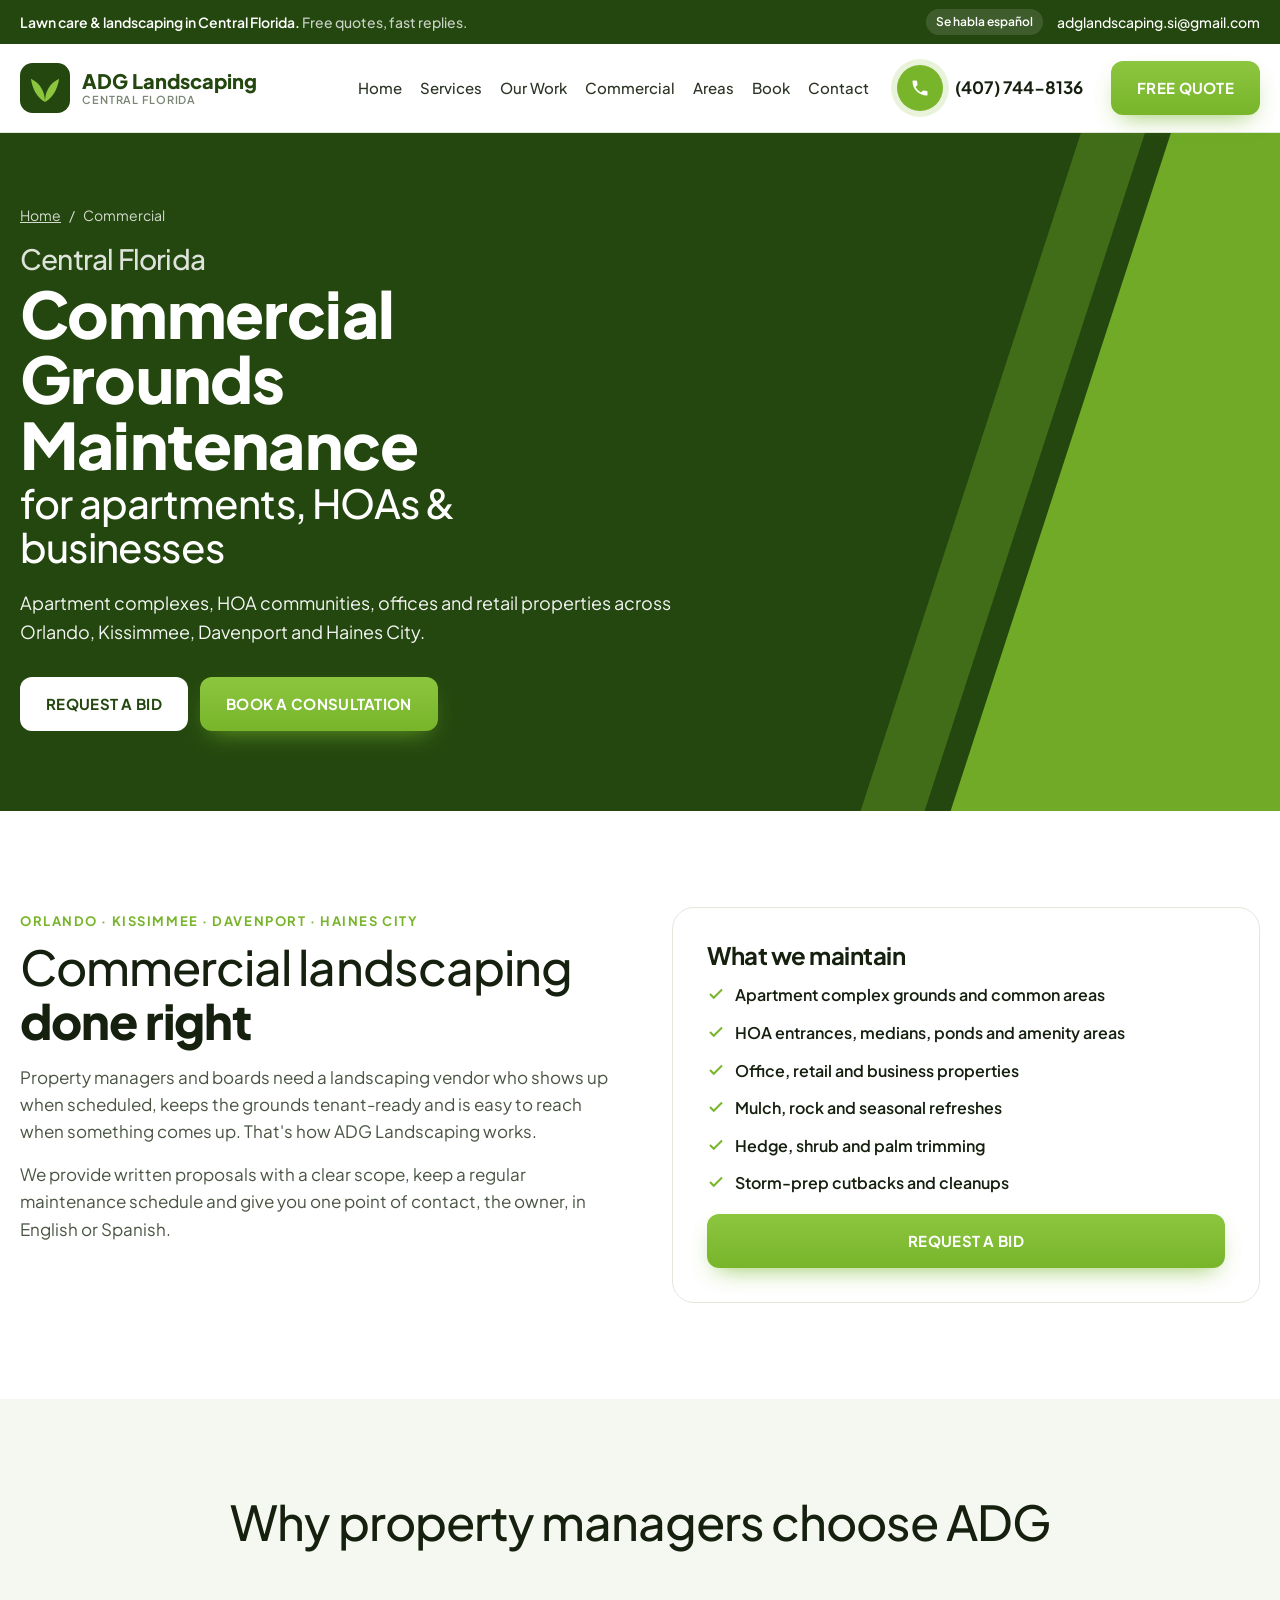
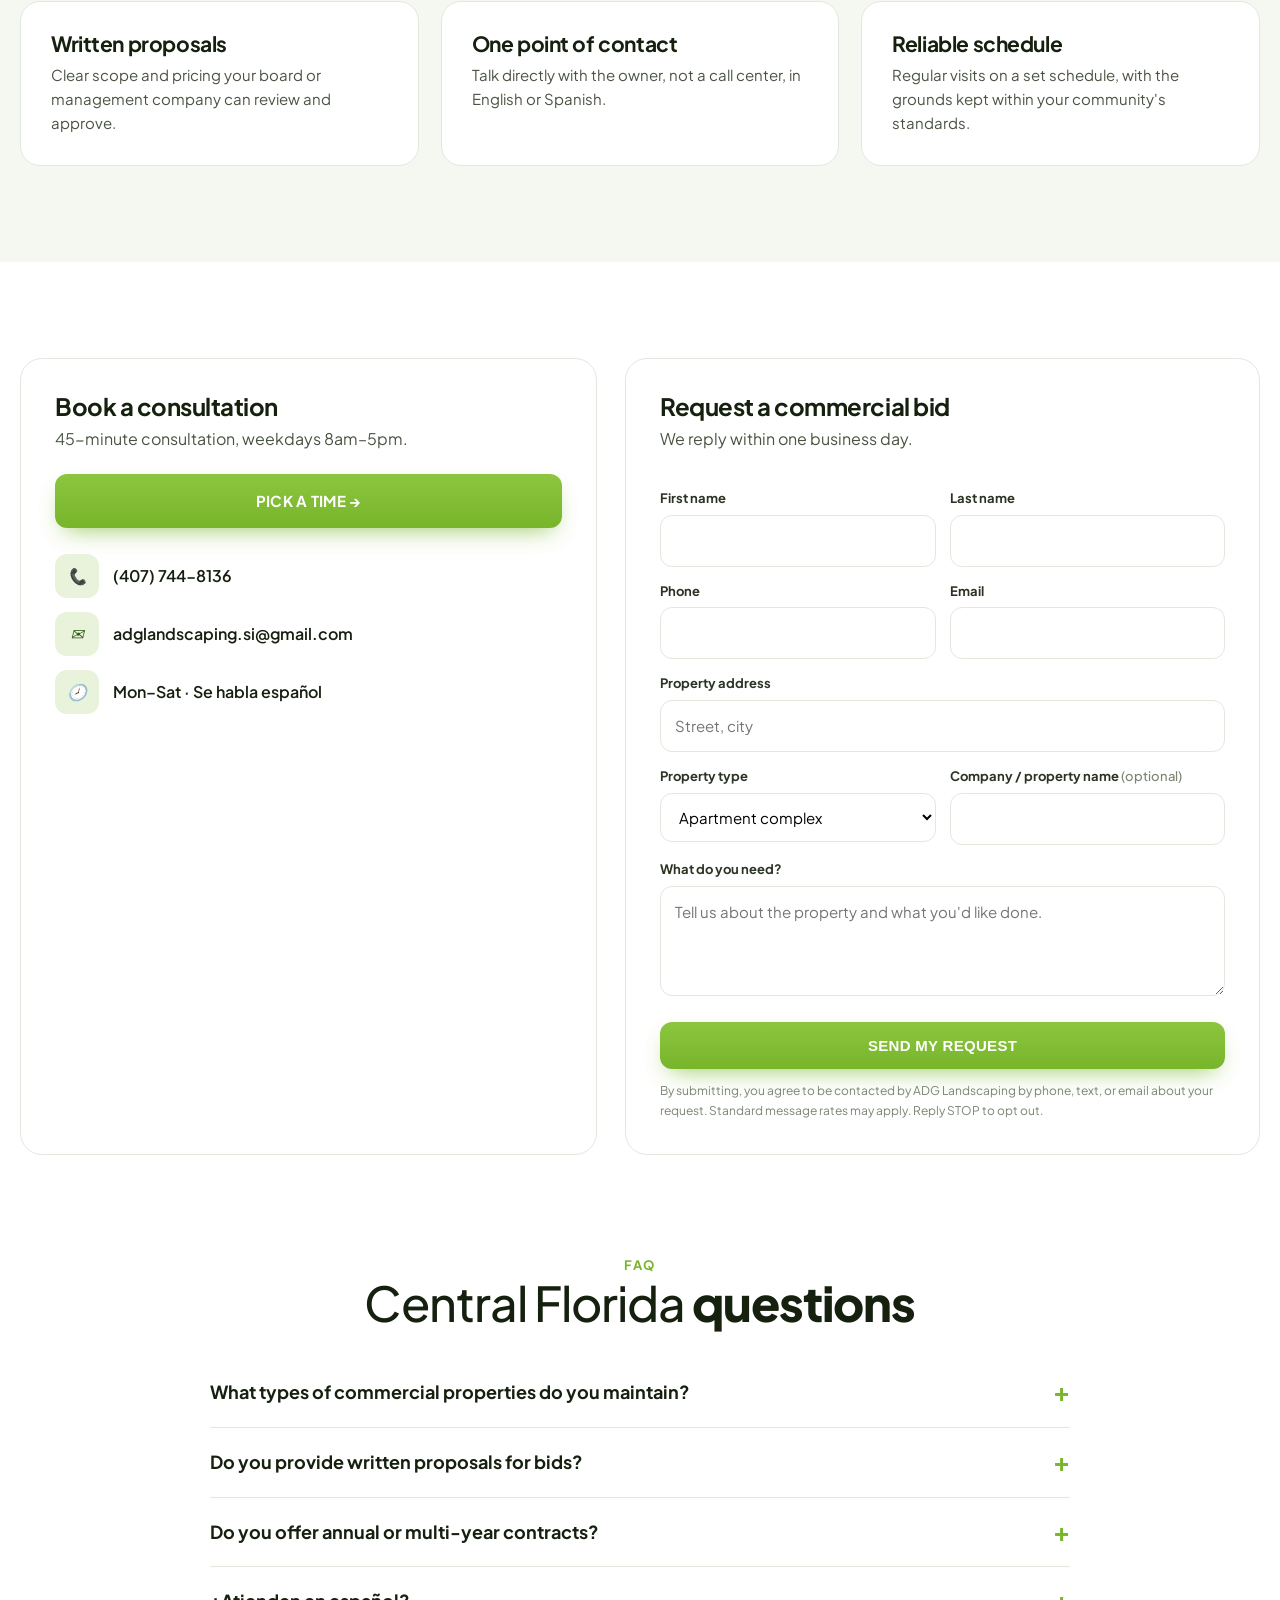
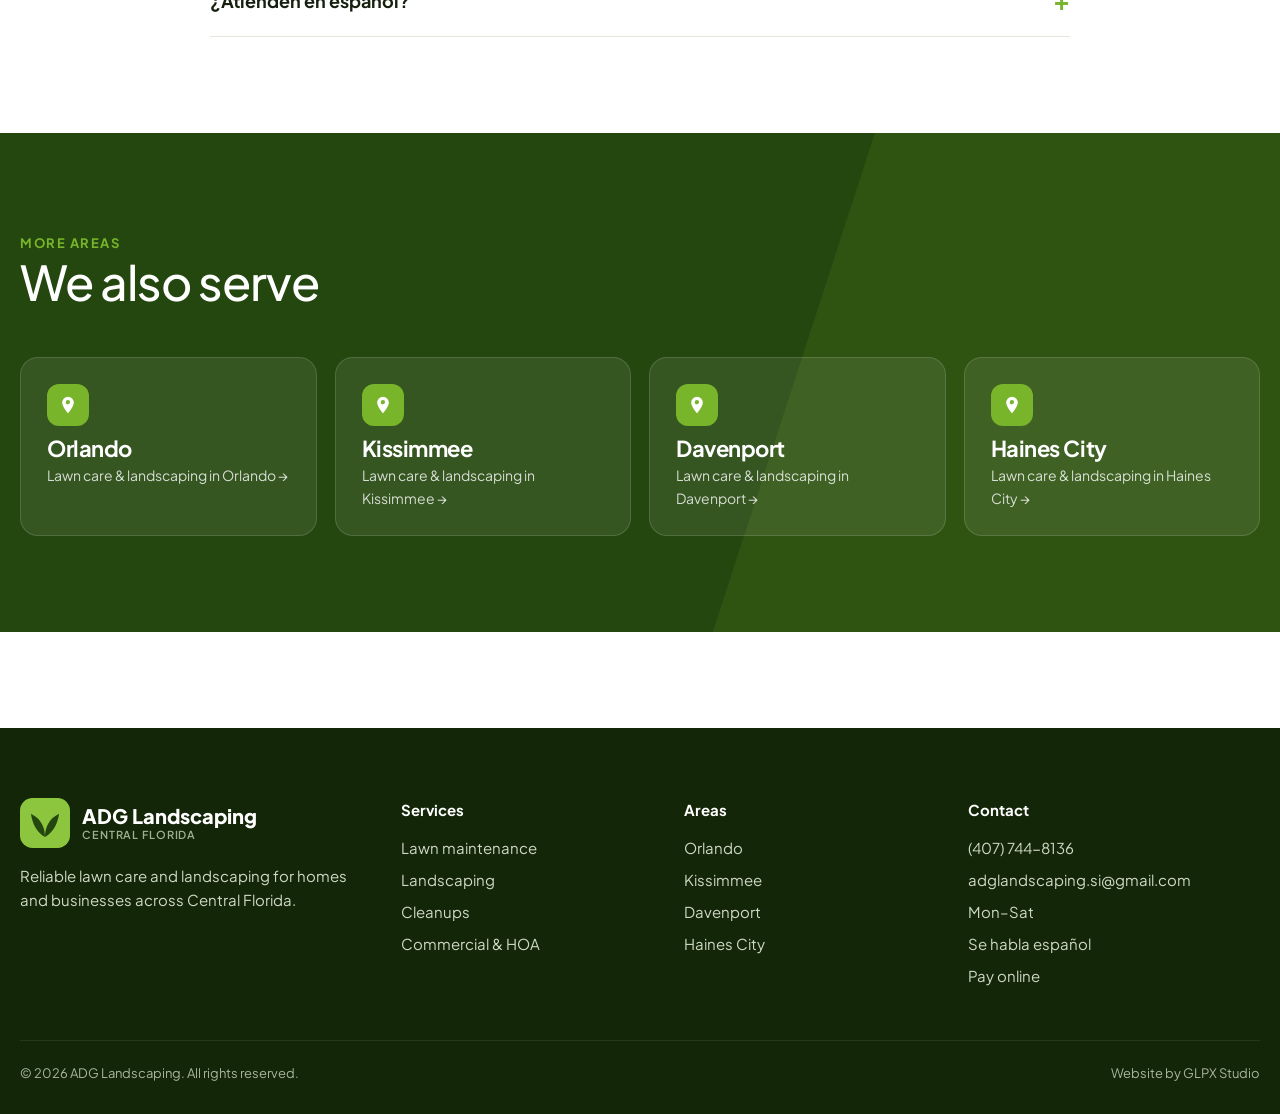
==== commercial-landscaping/index.html @ da13a56b "Add SEO landing pages for Orlando, Kissimmee, Davenport, Haines City and commercial - tools/build_pa" ====
<!doctype html>
<html lang="en">
<head>
<meta charset="utf-8">
<meta name="viewport" content="width=device-width, initial-scale=1.0">
<title>Commercial Landscaping &amp; Grounds Maintenance in Central Florida | ADG Landscaping</title>
<meta name="description" content="Commercial grounds maintenance for apartment complexes, HOAs, offices and retail in Orlando, Kissimmee, Davenport and Haines City. Written proposals, one point of contact.">
<link rel="canonical" href="https://glpxstudio-prog.github.io/adg-landscaping/commercial-landscaping/">
<meta property="og:title" content="Commercial Landscaping &amp; Grounds Maintenance in Central Florida | ADG Landscaping">
<meta property="og:description" content="Commercial grounds maintenance for apartment complexes, HOAs, offices and retail in Orlando, Kissimmee, Davenport and Haines City. Written proposals, one point of contact.">
<meta property="og:type" content="website">
<meta property="og:url" content="https://glpxstudio-prog.github.io/adg-landscaping/commercial-landscaping/">
<link rel="preconnect" href="https://fonts.googleapis.com">
<link rel="preconnect" href="https://fonts.gstatic.com" crossorigin>
<link href="https://fonts.googleapis.com/css2?family=Plus+Jakarta+Sans:wght@400;500;600;700;800&display=swap" rel="stylesheet">
<link rel="stylesheet" href="../assets/site.css">
<script type="application/ld+json">{"@context": "https://schema.org", "@type": "LandscapingBusiness", "name": "ADG Landscaping", "url": "https://glpxstudio-prog.github.io/adg-landscaping/", "telephone": "+1-407-744-8136", "email": "adglandscaping.si@gmail.com", "knowsLanguage": ["en", "es"], "areaServed": ["Orlando, FL", "Kissimmee, FL", "Davenport, FL", "Haines City, FL"]}</script>
<script type="application/ld+json">{"@context": "https://schema.org", "@type": "Service", "name": "Commercial Grounds Maintenance", "provider": {"@type": "LandscapingBusiness", "name": "ADG Landscaping"}, "areaServed": ["Orlando, FL", "Kissimmee, FL", "Davenport, FL", "Haines City, FL"], "url": "https://glpxstudio-prog.github.io/adg-landscaping/commercial-landscaping/"}</script>
<script type="application/ld+json">{"@context": "https://schema.org", "@type": "FAQPage", "mainEntity": [{"@type": "Question", "name": "What types of commercial properties do you maintain?", "acceptedAnswer": {"@type": "Answer", "text": "Apartment complexes, HOA communities, offices, retail and other business properties in Orlando, Kissimmee, Davenport and Haines City."}}, {"@type": "Question", "name": "Do you provide written proposals for bids?", "acceptedAnswer": {"@type": "Answer", "text": "Yes. Book a consultation or request a bid and we'll walk the property and send a written proposal."}}, {"@type": "Question", "name": "Do you offer annual or multi-year contracts?", "acceptedAnswer": {"@type": "Answer", "text": "Yes. We can price ongoing maintenance on an annual or multi-year basis."}}, {"@type": "Question", "name": "¿Atienden en español?", "acceptedAnswer": {"@type": "Answer", "text": "¡Sí! Atendemos a administradores y juntas en español o inglés."}}]}</script>
<script type="application/ld+json">{"@context": "https://schema.org", "@type": "BreadcrumbList", "itemListElement": [{"@type": "ListItem", "position": 1, "name": "Home", "item": "https://glpxstudio-prog.github.io/adg-landscaping/"}, {"@type": "ListItem", "position": 2, "name": "Commercial", "item": "https://glpxstudio-prog.github.io/adg-landscaping/commercial-landscaping/"}]}</script>
</head>
<body id="top">

<div class="topbar">
  <div class="wrap">
    <div class="ask">Lawn care &amp; landscaping in Central Florida. <span>Free quotes, fast replies.</span></div>
    <div style="display:flex;gap:14px;align-items:center;margin-left:auto">
      <span class="es">Se habla español</span>
      <a href="mailto:adglandscaping.si@gmail.com">adglandscaping.si@gmail.com</a>
    </div>
  </div>
</div>

<header>
  <div class="wrap" style="position:relative">
    <a href="../" class="logo" aria-label="ADG Landscaping home"><svg viewBox="0 0 64 64" aria-hidden="true"><rect width="64" height="64" rx="16" fill="#24470f"/><path d="M32 50c0-14 6-24 18-30-2 14-8 24-18 30zM32 50c0-14-6-24-18-30 2 14 8 24 18 30z" fill="#8cc63f"/></svg><span>ADG Landscaping<small>Central Florida</small></span></a>
    <nav id="menu">
      <a href="../">Home</a>
      <a href="../#services">Services</a>
      <a href="../#work">Our Work</a>
      <a href="../commercial-landscaping/">Commercial</a>
      <a href="../#areas">Areas</a>
      <a href="#book">Book</a>
      <a href="#quote">Contact</a>
    </nav>
    <a class="hcall" href="tel:+14077448136"><i><svg width="20" height="20" viewBox="0 0 24 24" fill="#fff"><path d="M6.6 10.8a15.1 15.1 0 0 0 6.6 6.6l2.2-2.2a1 1 0 0 1 1-.25 11.4 11.4 0 0 0 3.6.57 1 1 0 0 1 1 1V20a1 1 0 0 1-1 1A17 17 0 0 1 3 4a1 1 0 0 1 1-1h3.5a1 1 0 0 1 1 1c0 1.25.2 2.45.57 3.57a1 1 0 0 1-.25 1z"/></svg></i><span>(407) 744-8136</span></a>
    <a class="btn btn-lime head-cta" href="#quote">Free Quote</a>
    <button class="menu-btn" aria-label="Open menu" onclick="document.getElementById('menu').classList.toggle('open')"><span></span><span></span><span></span></button>
  </div>
</header>

<main>
<section class="page-hero">
  <div class="wrap">
    <div class="crumbs" aria-label="Breadcrumb"><a href="../">Home</a> <span>/</span> Commercial</div>
    <h1><span>Central Florida</span> <b>Commercial Grounds Maintenance</b> for apartments, HOAs &amp; businesses</h1>
    <p class="tag">Apartment complexes, HOA communities, offices and retail properties across Orlando, Kissimmee, Davenport and Haines City.</p>
    <div style="display:flex;gap:12px;flex-wrap:wrap"><a class="btn btn-white" href="#quote">Request a bid</a><a class="btn btn-lime" href="https://api.leadconnectorhq.com/widget/booking/mFxWUsD9LI5l9yRflmoO" target="_blank" rel="noopener">Book a consultation</a></div>
  </div>
</section>

<section>
  <div class="wrap split" style="align-items:start">
    <div class="prose">
      <span class="eyebrow">Orlando · Kissimmee · Davenport · Haines City</span>
      <h2>Commercial landscaping <b>done right</b></h2>
      <p>Property managers and boards need a landscaping vendor who shows up when scheduled, keeps the grounds tenant-ready and is easy to reach when something comes up. That&#x27;s how ADG Landscaping works.</p><p>We provide written proposals with a clear scope, keep a regular maintenance schedule and give you one point of contact, the owner, in English or Spanish.</p>
    </div>
    <div class="panel">
      <h3>What we maintain</h3>
      <ul class="checks"><li><svg width="18" height="18" viewBox="0 0 24 24" fill="none" stroke="#78b52b" stroke-width="2.6"><path d="M20 6 9 17l-5-5"/></svg><span>Apartment complex grounds and common areas</span></li><li><svg width="18" height="18" viewBox="0 0 24 24" fill="none" stroke="#78b52b" stroke-width="2.6"><path d="M20 6 9 17l-5-5"/></svg><span>HOA entrances, medians, ponds and amenity areas</span></li><li><svg width="18" height="18" viewBox="0 0 24 24" fill="none" stroke="#78b52b" stroke-width="2.6"><path d="M20 6 9 17l-5-5"/></svg><span>Office, retail and business properties</span></li><li><svg width="18" height="18" viewBox="0 0 24 24" fill="none" stroke="#78b52b" stroke-width="2.6"><path d="M20 6 9 17l-5-5"/></svg><span>Mulch, rock and seasonal refreshes</span></li><li><svg width="18" height="18" viewBox="0 0 24 24" fill="none" stroke="#78b52b" stroke-width="2.6"><path d="M20 6 9 17l-5-5"/></svg><span>Hedge, shrub and palm trimming</span></li><li><svg width="18" height="18" viewBox="0 0 24 24" fill="none" stroke="#78b52b" stroke-width="2.6"><path d="M20 6 9 17l-5-5"/></svg><span>Storm-prep cutbacks and cleanups</span></li></ul>
      <a class="btn btn-lime" style="width:100%;margin-top:18px" href="#quote">Request a bid</a>
    </div>
  </div>
</section>

<section class="svc-sec">
  <div class="wrap">
    <div class="center"><h2>Why property managers choose ADG</h2></div>
    <div class="grid3"><div class="card"><h3>Written proposals</h3><p>Clear scope and pricing your board or management company can review and approve.</p></div><div class="card"><h3>One point of contact</h3><p>Talk directly with the owner, not a call center, in English or Spanish.</p></div><div class="card"><h3>Reliable schedule</h3><p>Regular visits on a set schedule, with the grounds kept within your community&#x27;s standards.</p></div></div>
  </div>
</section>

<section id="quote">
  <div class="wrap two" style="margin-top:0">
    <div class="panel" id="book">
      <h3>Book a consultation</h3>
      <p class="sub">45-minute consultation, weekdays 8am–5pm.</p>
      <a class="btn btn-lime" style="width:100%" href="https://api.leadconnectorhq.com/widget/booking/mFxWUsD9LI5l9yRflmoO" target="_blank" rel="noopener">Pick a time →</a>
      <div class="contact-list">
        <a href="tel:+14077448136"><i>📞</i>(407) 744-8136</a>
        <a href="mailto:adglandscaping.si@gmail.com"><i>✉️</i>adglandscaping.si@gmail.com</a>
        <div><i>🕗</i>Mon–Sat · Se habla español</div>
      </div>
    </div>
    <div class="panel">
      <h3>Request a commercial bid</h3>
      <p class="sub">We reply within one business day.</p>
      <form class="full" onsubmit="return sendLead(event)">
        <div class="row">
          <div><label for="fn">First name</label><input id="fn" name="first_name" required></div>
          <div><label for="ln">Last name</label><input id="ln" name="last_name" required></div>
        </div>
        <div class="row">
          <div><label for="ph">Phone</label><input id="ph" name="phone" type="tel" required></div>
          <div><label for="em">Email</label><input id="em" name="email" type="email" required></div>
        </div>
        <label for="addr">Property address</label><input id="addr" name="address" placeholder="Street, city">
        <div class="row">
          <div><label for="ptype">Property type</label><select id="ptype" name="property_type"><option>Home</option><option selected>Apartment complex</option><option>HOA / community</option><option>Office / retail / business</option><option>Other commercial</option></select></div>
          <div><label for="co">Company / property name <span style="font-weight:500;color:var(--mute)">(optional)</span></label><input id="co" name="company_name"></div>
        </div>
        <label for="msg">What do you need?</label><textarea id="msg" name="message" placeholder="Tell us about the property and what you'd like done."></textarea>
        <input type="hidden" name="service" value="Commercial / HOA">
        <button class="btn btn-lime" type="submit">Send my request</button>
        <p class="fine">By submitting, you agree to be contacted by ADG Landscaping by phone, text, or email about your request. Standard message rates may apply. Reply STOP to opt out.</p>
      </form>
    </div>
  </div>
</section>

<section style="padding-top:0">
  <div class="wrap" style="max-width:860px">
    <div class="center"><span class="eyebrow">FAQ</span><h2>Central Florida <b>questions</b></h2></div>
    <div style="margin-top:28px"><details><summary>What types of commercial properties do you maintain?</summary><p>Apartment complexes, HOA communities, offices, retail and other business properties in Orlando, Kissimmee, Davenport and Haines City.</p></details><details><summary>Do you provide written proposals for bids?</summary><p>Yes. Book a consultation or request a bid and we&#x27;ll walk the property and send a written proposal.</p></details><details><summary>Do you offer annual or multi-year contracts?</summary><p>Yes. We can price ongoing maintenance on an annual or multi-year basis.</p></details><details><summary>¿Atienden en español?</summary><p>¡Sí! Atendemos a administradores y juntas en español o inglés.</p></details></div>
  </div>
</section>

<section class="areas">
  <div class="wrap">
    <span class="eyebrow">More areas</span><h2>We also serve</h2>
    <div class="area-grid">
      <a class="area" href="../landscaping-orlando/"><i><svg width="20" height="20" viewBox="0 0 24 24" fill="#fff"><path d="M12 2a7 7 0 0 0-7 7c0 5 7 13 7 13s7-8 7-13a7 7 0 0 0-7-7zm0 9.5A2.5 2.5 0 1 1 12 6a2.5 2.5 0 0 1 0 5z"/></svg></i><h3>Orlando</h3><p>Lawn care &amp; landscaping in Orlando →</p></a>
      <a class="area" href="../landscaping-kissimmee/"><i><svg width="20" height="20" viewBox="0 0 24 24" fill="#fff"><path d="M12 2a7 7 0 0 0-7 7c0 5 7 13 7 13s7-8 7-13a7 7 0 0 0-7-7zm0 9.5A2.5 2.5 0 1 1 12 6a2.5 2.5 0 0 1 0 5z"/></svg></i><h3>Kissimmee</h3><p>Lawn care &amp; landscaping in Kissimmee →</p></a>
      <a class="area" href="../landscaping-davenport/"><i><svg width="20" height="20" viewBox="0 0 24 24" fill="#fff"><path d="M12 2a7 7 0 0 0-7 7c0 5 7 13 7 13s7-8 7-13a7 7 0 0 0-7-7zm0 9.5A2.5 2.5 0 1 1 12 6a2.5 2.5 0 0 1 0 5z"/></svg></i><h3>Davenport</h3><p>Lawn care &amp; landscaping in Davenport →</p></a>
      <a class="area" href="../landscaping-haines-city/"><i><svg width="20" height="20" viewBox="0 0 24 24" fill="#fff"><path d="M12 2a7 7 0 0 0-7 7c0 5 7 13 7 13s7-8 7-13a7 7 0 0 0-7-7zm0 9.5A2.5 2.5 0 1 1 12 6a2.5 2.5 0 0 1 0 5z"/></svg></i><h3>Haines City</h3><p>Lawn care &amp; landscaping in Haines City →</p></a>
    </div>
  </div>
</section>
</main>

<footer>
  <div class="wrap">
    <div class="cols">
      <div><a href="../" class="logo"><svg viewBox="0 0 64 64" aria-hidden="true"><rect width="64" height="64" rx="16" fill="#8cc63f"/><path d="M32 50c0-14 6-24 18-30-2 14-8 24-18 30zM32 50c0-14-6-24-18-30 2 14 8 24 18 30z" fill="#24470f"/></svg><span>ADG Landscaping<small>Central Florida</small></span></a>
        <p style="margin-top:16px;max-width:34ch;font-size:15px">Reliable lawn care and landscaping for homes and businesses across Central Florida.</p></div>
      <div><h4>Services</h4><ul><li><a href="../#services">Lawn maintenance</a></li><li><a href="../#services">Landscaping</a></li><li><a href="../#services">Cleanups</a></li><li><a href="../commercial-landscaping/">Commercial &amp; HOA</a></li></ul></div>
      <div><h4>Areas</h4><ul><li><a href="../landscaping-orlando/">Orlando</a></li><li><a href="../landscaping-kissimmee/">Kissimmee</a></li><li><a href="../landscaping-davenport/">Davenport</a></li><li><a href="../landscaping-haines-city/">Haines City</a></li></ul></div>
      <div><h4>Contact</h4><ul><li><a href="tel:+14077448136">(407) 744-8136</a></li><li><a href="mailto:adglandscaping.si@gmail.com">adglandscaping.si@gmail.com</a></li><li>Mon–Sat</li><li>Se habla español</li><li><a href="../#pay">Pay online</a></li></ul></div>
    </div>
    <div class="copy"><span>© <span id="yr"></span> ADG Landscaping. All rights reserved.</span><span>Website by GLPX Studio</span></div>
  </div>
</footer>

<div class="sticky-call"><a class="btn btn-white" style="box-shadow:var(--shadow)" href="tel:+14077448136">Call</a><a class="btn btn-lime" href="#quote">Free quote</a></div>

<script>
document.getElementById('yr').textContent = new Date().getFullYear();
async function sendLead(ev){
  ev.preventDefault();
  const f = ev.target, b = f.querySelector('button');
  const d = Object.fromEntries(new FormData(f).entries()); d.source = "Website - commercial-landscaping";
  b.disabled = true; b.textContent = 'Sending…';
  try {
    await fetch("https://services.leadconnectorhq.com/hooks/f2LEZaqBQn15xe3ODXJR/webhook-trigger/gTrHxpPqnd4wLMJkGQsb", {method:'POST', headers:{'Content-Type':'application/json'}, body: JSON.stringify(d)});
    f.outerHTML = '<div class="qdone"><h3>Thanks' + (d.first_name ? ', ' + d.first_name : '') + '! 🌿</h3><p style="color:var(--body)">We got your request and will reach out within one business day.</p></div>';
  } catch(err) { b.disabled = false; b.textContent = 'Send my request'; alert('Something went wrong. Please call (407) 744-8136.'); }
  return false;
}
</script>
<script src="https://widgets.leadconnectorhq.com/loader.js" data-resources-url="https://widgets.leadconnectorhq.com/chat-widget/loader.js" data-widget-id="6ac014d0b9d1919abaf4302b"></script>
<script src="https://link.msgsndr.com/js/external-tracking.js" data-tracking-id="tk_b532270c66e04cebae6fc6b048101c1f"></script>
</body>
</html>
---- assets/site.css ----
:root{
  --forest:#24470f; --forest-2:#2f5a14; --lime:#78b52b; --lime-2:#8cc63f; --leaf:#e9f3dc;
  --ink:#16200f; --body:#4a5443; --mute:#7a8573; --line:#e3e8de; --bg:#ffffff; --soft:#f5f8f1;
  --r:16px; --shadow:0 24px 60px -24px rgba(22,32,15,.28);
}
*{box-sizing:border-box;margin:0;padding:0}
html{scroll-behavior:smooth}
body{font-family:"Plus Jakarta Sans",system-ui,-apple-system,Segoe UI,Arial,sans-serif;color:var(--ink);background:var(--bg);line-height:1.6;-webkit-font-smoothing:antialiased}
a{color:inherit;text-decoration:none}
img{max-width:100%;display:block}
.wrap{width:min(1240px,100% - 40px);margin-inline:auto}
.btn{white-space:nowrap;display:inline-flex;align-items:center;justify-content:center;gap:8px;font-weight:700;font-size:15px;letter-spacing:.02em;text-transform:uppercase;padding:15px 26px;border-radius:12px;border:0;cursor:pointer;transition:transform .15s ease,box-shadow .15s ease,background .15s}
.btn:hover{transform:translateY(-1px)}
.btn-lime{background:linear-gradient(180deg,var(--lime-2),var(--lime));color:#fff;box-shadow:0 10px 24px -10px rgba(120,181,43,.8)}
.btn-white{background:#fff;color:var(--forest)}
.btn-outline{background:transparent;color:var(--forest);border:1.5px solid var(--line)}
h1,h2,h3{line-height:1.12;letter-spacing:-.02em}
h2{font-size:clamp(30px,4vw,48px);font-weight:500}
h2 b{font-weight:800}
.center{text-align:center}
.eyebrow{display:inline-block;font-size:13px;font-weight:700;letter-spacing:.12em;text-transform:uppercase;color:var(--lime)}
section{padding:96px 0}

/* top bar */
.topbar{position:relative;background:var(--forest);color:#fff;font-size:14px}
.topbar .wrap{display:flex;justify-content:space-between;align-items:center;min-height:44px;gap:16px}
.topbar .ask{font-weight:600}.topbar .ask span{opacity:.75;font-weight:500}
.topbar a{display:inline-flex;align-items:center;gap:8px;font-weight:500}
.topbar .es{white-space:nowrap;background:rgba(255,255,255,.12);border-radius:20px;padding:3px 10px;font-size:12px;font-weight:600}

/* header */
header{position:sticky;top:0;z-index:50;background:#fff;box-shadow:0 1px 0 var(--line)}
header .wrap{display:flex;align-items:center;gap:28px;min-height:88px}
.logo{white-space:nowrap;display:flex;align-items:center;gap:12px;font-weight:800;font-size:20px;line-height:1.05;color:var(--forest)}
.logo svg{width:50px;height:50px;flex:none}
.logo small{display:block;font-size:11px;font-weight:600;letter-spacing:.08em;text-transform:uppercase;color:var(--mute);margin-top:3px}
nav{display:flex;gap:26px;margin-left:auto;font-weight:500;font-size:16px;white-space:nowrap}
nav a{position:relative;padding:6px 0;color:#2a3324}
nav a:hover{color:var(--forest)}
nav a:after{content:"";position:absolute;left:0;right:0;bottom:0;height:2px;background:var(--lime);transform:scaleX(0);transition:transform .2s}
nav a:hover:after{transform:scaleX(1)}
.hcall{display:flex;align-items:center;gap:12px;font-weight:700;font-size:19px;color:var(--ink);white-space:nowrap}
.hcall i{width:46px;height:46px;border-radius:50%;background:var(--lime);display:grid;place-items:center;box-shadow:0 0 0 6px var(--leaf)}
.menu-btn{display:none;margin-left:auto;background:none;border:0;width:44px;height:44px;border-radius:10px;cursor:pointer}
.menu-btn span{display:block;width:22px;height:2px;background:var(--ink);margin:5px auto;border-radius:2px}

/* hero */
.hero{position:relative;background:var(--forest);color:#fff;overflow:hidden;padding:0}
.hero-photo{position:absolute;inset:0 0 0 auto;width:58%;
  background:
   radial-gradient(120% 90% at 70% 20%,rgba(140,198,63,.55),transparent 60%),
   radial-gradient(80% 70% at 20% 90%,rgba(36,71,15,.9),transparent 70%),
   linear-gradient(160deg,#3d6d1d,#1e3a0c);}
.hero-photo:before{content:"";position:absolute;inset:0;opacity:.1;background-image:url("data:image/svg+xml,%3Csvg xmlns='http://www.w3.org/2000/svg' width='120' height='120' viewBox='0 0 120 120'%3E%3Cpath d='M60 100c0-28 12-48 36-60-4 28-16 48-36 60zM60 100c0-28-12-48-36-60 4 28 16 48 36 60z' fill='%23c8ec92'/%3E%3C/svg%3E");background-size:120px}
.photo-tag{position:absolute;right:28px;top:28px;background:rgba(0,0,0,.35);backdrop-filter:blur(6px);border:1px dashed rgba(255,255,255,.5);border-radius:12px;padding:10px 14px;font-size:13px;font-weight:600;max-width:260px}
.photo-tag span{display:block;font-weight:500;opacity:.8;font-size:12px}
.hero-shape{position:absolute;inset:0;width:100%;height:100%;pointer-events:none}
.hero .wrap{position:relative;z-index:2;min-height:700px;display:flex;align-items:center;padding:70px 0 190px}
.hero-copy{max-width:640px}
.hero h1{font-weight:500;font-size:clamp(28px,3.6vw,46px)}
.hero h1 b{display:block;font-weight:800;font-size:clamp(44px,6vw,76px);line-height:1.02;margin:8px 0}
.hero .tag{font-size:19px;margin:22px 0 32px;opacity:.95}
.badges{max-width:560px;display:flex;flex-wrap:wrap;gap:12px;margin-top:48px}
.badge{display:flex;align-items:center;gap:10px;background:rgba(255,255,255,.1);border:1px solid rgba(255,255,255,.14);border-radius:40px;padding:8px 18px 8px 8px;font-size:13px;line-height:1.25}
.badge i{width:36px;height:36px;border-radius:50%;background:#fff;display:grid;place-items:center;flex:none}
.badge b{display:block;font-size:15px}

/* quote bar */
.quote-bar{position:relative;z-index:5;margin-top:-140px;padding:0}
.qcard{background:#fff;border-radius:28px;box-shadow:var(--shadow);padding:48px 48px 44px}
.qcard h2{text-align:center;font-weight:400;margin-bottom:30px;letter-spacing:-.01em}
.qcard h2 b{font-weight:800}
.qform{display:grid;grid-template-columns:1fr 1fr 1fr 1.3fr auto;gap:14px}
.field{position:relative}
.field svg{position:absolute;left:18px;top:50%;transform:translateY(-50%);width:20px;height:20px;color:var(--lime)}
.field input{width:100%;height:60px;border:1.5px solid var(--line);border-radius:12px;padding:0 16px 0 50px;font:inherit;font-size:16px;color:var(--ink);background:#fff;transition:border .15s}
.field input:focus{outline:none;border-color:var(--lime)}
.qform .btn{height:60px;padding:0 38px;font-size:16px}
.qnote{text-align:center;color:var(--mute);font-size:13px;margin-top:16px}
.qdone{text-align:center;padding:10px 0}
.qdone h3{font-size:26px;margin-bottom:6px}

/* before/after */
.ba{display:grid;grid-template-columns:auto 1fr auto;align-items:center;gap:28px;margin-top:56px}
.arrow{width:60px;height:60px;border-radius:14px;border:1.5px solid var(--line);background:#fff;display:grid;place-items:center;cursor:pointer;color:var(--lime);transition:.15s}
.arrow:hover{border-color:var(--lime);background:var(--leaf)}
.slides{position:relative;overflow:hidden}
.slide{display:none;grid-template-columns:1fr 1fr 1.25fr;gap:28px;align-items:center}
.slide.on{display:grid;animation:fade .4s ease}
@keyframes fade{from{opacity:0;transform:translateY(6px)}to{opacity:1;transform:none}}
.pic{position:relative;aspect-ratio:3/4;border-radius:22px;overflow:hidden;display:flex;flex-direction:column;justify-content:center;align-items:center;text-align:center;color:#fff;font-weight:600;font-size:14px;padding:20px}
.pic.before{background:linear-gradient(160deg,#c9b893,#9c8a63)}
.pic.after{background:linear-gradient(160deg,#6fae2f,#2d5d14)}
.pic small{display:block;font-weight:500;opacity:.85;margin-top:4px}
.pic .ribbon{position:absolute;bottom:22%;background:var(--lime);color:#fff;font-weight:800;font-size:20px;letter-spacing:.04em;padding:8px 24px;transform:rotate(-12deg);box-shadow:0 8px 20px -8px rgba(0,0,0,.4)}
.pic.before .ribbon{right:-10px}.pic.after .ribbon{left:-10px}
.story h4{font-size:15px;font-weight:800;letter-spacing:.03em;text-transform:uppercase;margin-bottom:10px}
.story p{color:var(--body);margin-bottom:22px}
.story .q{font-weight:700;text-transform:uppercase;font-size:14px;margin-bottom:10px}
.story .who{font-weight:700;color:var(--ink);font-size:18px}
.ph{background:#fff8e1;color:#7a5600;border-radius:6px;padding:1px 6px;font-size:12px;font-weight:700;vertical-align:middle}
.dots{display:flex;justify-content:center;gap:8px;margin-top:30px}
.dots button{width:10px;height:10px;border-radius:10px;border:0;background:var(--line);cursor:pointer;transition:.2s}
.dots button.on{width:28px;background:var(--lime)}

/* services */
.svc-sec{background:var(--soft)}
.grid3{display:grid;grid-template-columns:repeat(3,1fr);gap:22px;margin-top:52px}
.card{background:#fff;border-radius:20px;padding:30px;border:1px solid var(--line);transition:transform .2s,box-shadow .2s}
.card:hover{transform:translateY(-4px);box-shadow:var(--shadow)}
.card .ic{width:58px;height:58px;border-radius:16px;background:var(--leaf);display:grid;place-items:center;margin-bottom:20px;color:var(--forest-2)}
.card h3{font-size:21px;margin-bottom:8px}
.card p{color:var(--body);font-size:15px}
.card .pill{display:inline-block;margin-top:16px;font-size:12px;font-weight:700;color:var(--forest-2);background:var(--leaf);padding:4px 10px;border-radius:20px}


/* commercial */
.comm{display:grid;grid-template-columns:1.05fr 1fr;gap:56px;align-items:center}
.comm-list{display:grid;grid-template-columns:1fr 1fr;gap:14px;margin:28px 0 32px}
.comm-list>div{display:flex;gap:12px;align-items:flex-start;background:var(--soft);border:1px solid var(--line);border-radius:14px;padding:16px}
.comm-list b{display:block;font-size:16px}
.comm-list span{color:var(--body);font-size:14px}
.comm-list i{flex:none;width:34px;height:34px;border-radius:10px;background:var(--forest);display:grid;place-items:center}
.comm-visual{position:relative;border-radius:28px;min-height:520px;overflow:hidden;background:linear-gradient(200deg,#3d6d1d,#1e3a0c);color:#fff;padding:30px;display:flex;flex-direction:column;justify-content:flex-end;gap:12px}
.comm-visual:before{content:"";position:absolute;inset:0;opacity:.1;background-image:url("data:image/svg+xml,%3Csvg xmlns='http://www.w3.org/2000/svg' width='90' height='90' viewBox='0 0 120 120'%3E%3Cpath d='M60 100c0-28 12-48 36-60-4 28-16 48-36 60zM60 100c0-28-12-48-36-60 4 28 16 48 36 60z' fill='%23c8ec92'/%3E%3C/svg%3E");background-size:90px}
.comm-visual .chip{position:relative;align-self:flex-start;background:#fff;color:var(--ink);border-radius:14px;padding:12px 16px;font-weight:700;box-shadow:var(--shadow)}
.comm-visual .chip span{display:block;font-weight:500;color:var(--mute);font-size:13px}
@media (max-width:860px){.comm{grid-template-columns:1fr}.comm-visual{min-height:320px;order:-1}}
@media (max-width:520px){.comm-list{grid-template-columns:1fr}}


/* booking */
.book-sec{background:var(--soft)}
.book-tabs{display:inline-flex;gap:6px;background:#fff;border:1px solid var(--line);border-radius:14px;padding:6px;margin:28px auto 0}
.book-tabs button{border:0;background:transparent;font:inherit;font-weight:700;font-size:15px;padding:12px 20px;border-radius:10px;cursor:pointer;color:var(--body)}
.book-tabs button.on{background:var(--forest);color:#fff}
.book-card{background:#fff;border:1px solid var(--line);border-radius:22px;margin-top:22px;overflow:hidden}
.book-card .meta{display:flex;justify-content:space-between;align-items:center;gap:16px;flex-wrap:wrap;padding:18px 24px;border-bottom:1px solid var(--line)}
.book-card .meta b{font-size:18px}
.book-card .meta span{color:var(--mute);font-size:14px}
.book-card iframe{width:100%;min-height:720px;border:0;display:block}
.book-card .alt{font-size:14px;font-weight:700;color:var(--forest-2);text-decoration:underline}

/* split: why + steps */
.split{display:grid;grid-template-columns:1fr 1fr;gap:64px;align-items:center}
.why-visual{position:relative;border-radius:28px;overflow:hidden;min-height:520px;background:linear-gradient(160deg,#3d6d1d,#1e3a0c);color:#fff;display:flex;align-items:flex-end;padding:30px}
.why-visual:before{content:"";position:absolute;inset:0;opacity:.18;background-image:url("data:image/svg+xml,%3Csvg xmlns='http://www.w3.org/2000/svg' width='90' height='90' viewBox='0 0 120 120'%3E%3Cpath d='M60 100c0-28 12-48 36-60-4 28-16 48-36 60zM60 100c0-28-12-48-36-60 4 28 16 48 36 60z' fill='%23c8ec92'/%3E%3C/svg%3E");background-size:90px}
.why-visual .stat{position:relative;background:#fff;color:var(--ink);border-radius:18px;padding:18px 22px;display:flex;gap:16px;align-items:center;box-shadow:var(--shadow)}
.why-visual .stat b{font-size:34px;color:var(--lime);line-height:1}
.steps{margin-top:30px;display:grid;gap:18px}
.step{display:grid;grid-template-columns:52px 1fr;gap:16px;align-items:start}
.step .n{width:52px;height:52px;border-radius:14px;background:var(--forest);color:#fff;font-weight:800;font-size:20px;display:grid;place-items:center}
.step h3{font-size:18px;margin-bottom:2px}
.step p{color:var(--body);font-size:15px}

/* areas */
.areas{background:var(--forest);color:#fff;position:relative;overflow:hidden}
.areas:after{content:"";position:absolute;top:-20%;right:-8%;width:46%;height:140%;background:var(--lime);transform:skewX(-18deg);opacity:.12}
.areas .wrap{position:relative;z-index:1}
.areas h2{color:#fff}
.area-grid{display:grid;grid-template-columns:repeat(4,1fr);gap:18px;margin-top:48px}
.area{background:rgba(255,255,255,.08);border:1px solid rgba(255,255,255,.14);border-radius:18px;padding:26px}
.area h3{font-size:22px;margin:10px 0 4px}
.area p{opacity:.8;font-size:14px}
.area i{display:grid;place-items:center;width:42px;height:42px;border-radius:12px;background:var(--lime)}
.areas .more{margin-top:24px;opacity:.85}

/* pay + contact */
.two{display:grid;grid-template-columns:1fr 1.1fr;gap:28px;margin-top:52px}
.panel{background:#fff;border:1px solid var(--line);border-radius:22px;padding:34px}
.panel h3{font-size:24px;margin-bottom:6px}
.panel .sub{color:var(--body);margin-bottom:22px}
.pay-option{display:flex;justify-content:space-between;align-items:center;gap:14px;border:1.5px solid var(--line);border-radius:14px;padding:18px 20px;margin-bottom:12px;transition:.15s}
.pay-option:hover{border-color:var(--lime);background:var(--soft)}
.pay-option b{display:block}
.pay-option span{color:var(--mute);font-size:14px}
.pay-option .go{color:var(--lime);font-size:22px}
.secure{font-size:13px;color:var(--mute);margin-top:10px}
.contact-list{margin-top:26px;display:grid;gap:14px}
.contact-list a,.contact-list div{display:flex;gap:14px;align-items:center;font-weight:600}
.contact-list i{width:44px;height:44px;border-radius:12px;background:var(--leaf);display:grid;place-items:center;color:var(--forest-2);flex:none}
form.full label{display:block;font-size:13px;font-weight:700;margin:14px 0 6px;color:#2a3324}
form.full input,form.full select,form.full textarea{width:100%;border:1.5px solid var(--line);border-radius:12px;padding:13px 14px;font:inherit;font-size:15px;background:#fff}
form.full input:focus,form.full select:focus,form.full textarea:focus{outline:none;border-color:var(--lime)}
form.full textarea{min-height:110px;resize:vertical}
form.full .row{display:grid;grid-template-columns:1fr 1fr;gap:14px}
form.full .btn{width:100%;margin-top:20px}
.fine{font-size:12px;color:var(--mute);margin-top:12px}

/* faq */
details{border-bottom:1px solid var(--line);padding:20px 0}
summary{cursor:pointer;font-weight:700;font-size:18px;list-style:none;display:flex;justify-content:space-between;gap:20px}
summary::-webkit-details-marker{display:none}
summary:after{content:"+";color:var(--lime);font-size:26px;line-height:1}
details[open] summary:after{content:"–"}
details p{color:var(--body);margin-top:10px}

/* cta band */
.band{background:linear-gradient(110deg,var(--forest) 0 62%,var(--lime) 62% 100%);border-radius:28px;color:#fff;padding:56px;display:flex;justify-content:space-between;align-items:center;gap:30px;flex-wrap:wrap}
.band h2{color:#fff;font-size:clamp(26px,3vw,38px)}
.band p{opacity:.85;margin-top:6px}

footer{background:#132607;color:#cfd8c6;padding:70px 0 30px;margin-top:96px}
footer .cols{display:grid;grid-template-columns:1.4fr 1fr 1fr 1.2fr;gap:40px}
footer .logo{color:#fff}footer .logo small{color:#9fb08f}
footer h4{color:#fff;font-size:15px;margin-bottom:14px}
footer li{list-style:none;margin:8px 0;font-size:15px}
footer a:hover{color:#fff}
footer .copy{border-top:1px solid rgba(255,255,255,.1);margin-top:44px;padding-top:22px;font-size:13px;display:flex;justify-content:space-between;flex-wrap:wrap;gap:10px;opacity:.8}

.sticky-call{display:none}
.reveal{opacity:0;transform:translateY(18px);transition:opacity .6s ease,transform .6s ease}
.reveal.in{opacity:1;transform:none}

/* responsive */
@media (max-width:1360px){nav{gap:18px;font-size:15px}.hcall{font-size:17px}}
@media (max-width:1180px){.hcall span{display:none}}
@media (max-width:1100px){
  .hcall span{display:none}
  .qform{grid-template-columns:1fr 1fr}.qform .msg{grid-column:1/-1}.qform .btn{grid-column:1/-1}
  .slide{grid-template-columns:1fr 1fr}.story{grid-column:1/-1}
  .area-grid{grid-template-columns:1fr 1fr}
}
@media (max-width:860px){
  .topbar .ask{display:none}
  nav{position:absolute;top:100%;left:0;right:0;background:#fff;flex-direction:column;gap:0;padding:8px 20px 20px;box-shadow:0 20px 30px -20px rgba(0,0,0,.25);display:none}
  nav.open{display:flex}nav a{padding:14px 0;border-bottom:1px solid var(--line)}
  .menu-btn{display:block}.hcall{margin-left:0}.hcall i{width:40px;height:40px}
  header .head-cta{display:none}
  .hero-photo{position:relative;width:100%;height:280px;inset:auto}
  .hero{display:flex;flex-direction:column-reverse}
  .hero .wrap{min-height:0;padding:48px 0 170px}
  .hero-shape{display:none}.photo-tag{top:auto;bottom:20px;right:16px}
  .grid3,.split,.two{grid-template-columns:1fr}
  .why-visual{min-height:340px}
  .ba{grid-template-columns:1fr}.ba .arrow{display:none}
  .slide{grid-template-columns:1fr 1fr;gap:14px}
  .qcard{padding:30px 20px}
  footer .cols{grid-template-columns:1fr 1fr}
  .band{background:var(--forest);padding:36px 26px}
  section{padding:72px 0}
  .sticky-call{display:flex;gap:10px;position:fixed;left:12px;right:88px;bottom:16px;z-index:60}
  .sticky-call .btn{flex:1;padding:14px}
  footer{padding-bottom:100px}
}
@media (max-width:520px){
  .wrap{width:calc(100% - 32px)}
  .qform{grid-template-columns:1fr}
  .area-grid{grid-template-columns:1fr}
  form.full .row{grid-template-columns:1fr}
  footer .cols{grid-template-columns:1fr}
  .logo{font-size:17px}.logo svg{width:42px;height:42px}
  .hcall{font-size:0}.hcall i{font-size:16px}
}

/* ===== SEO landing pages ===== */
.page-hero{position:relative;background:var(--forest);color:#fff;overflow:hidden;padding:72px 0 80px}
.page-hero:after{content:"";position:absolute;top:-10%;right:-8%;width:26%;height:130%;background:var(--lime);transform:skewX(-18deg);opacity:.9}
.page-hero:before{content:"";position:absolute;top:-10%;right:calc(-8% + 28%);width:5%;height:130%;background:var(--lime);transform:skewX(-18deg);opacity:.35}
.page-hero .wrap{position:relative;z-index:1}
.page-hero h1{font-weight:500;font-size:clamp(26px,3.2vw,40px);max-width:16ch;line-height:1.1}
.page-hero h1 span{display:block;font-size:.7em;opacity:.85;margin-bottom:6px}
.page-hero h1 b{display:block;font-weight:800;font-size:clamp(38px,5vw,64px);line-height:1.02;margin:4px 0}
.page-hero .tag{font-size:18px;margin:20px 0 30px;max-width:52ch;opacity:.95}
.crumbs{font-size:14px;opacity:.8;margin-bottom:18px}.crumbs a{text-decoration:underline}.crumbs span{margin:0 6px}
.prose p{color:var(--body);font-size:17px;margin-top:16px}
.prose h2{margin-top:8px}
.checks{list-style:none;display:grid;gap:12px;margin-top:14px}
.checks li{display:flex;gap:10px;align-items:flex-start;font-weight:600}
.checks svg{flex:none;margin-top:3px}
a.area{display:block;transition:background .2s}
a.area:hover{background:rgba(255,255,255,.16)}
@media (max-width:860px){.page-hero:after,.page-hero:before{display:none}.page-hero{padding:48px 0 56px}}
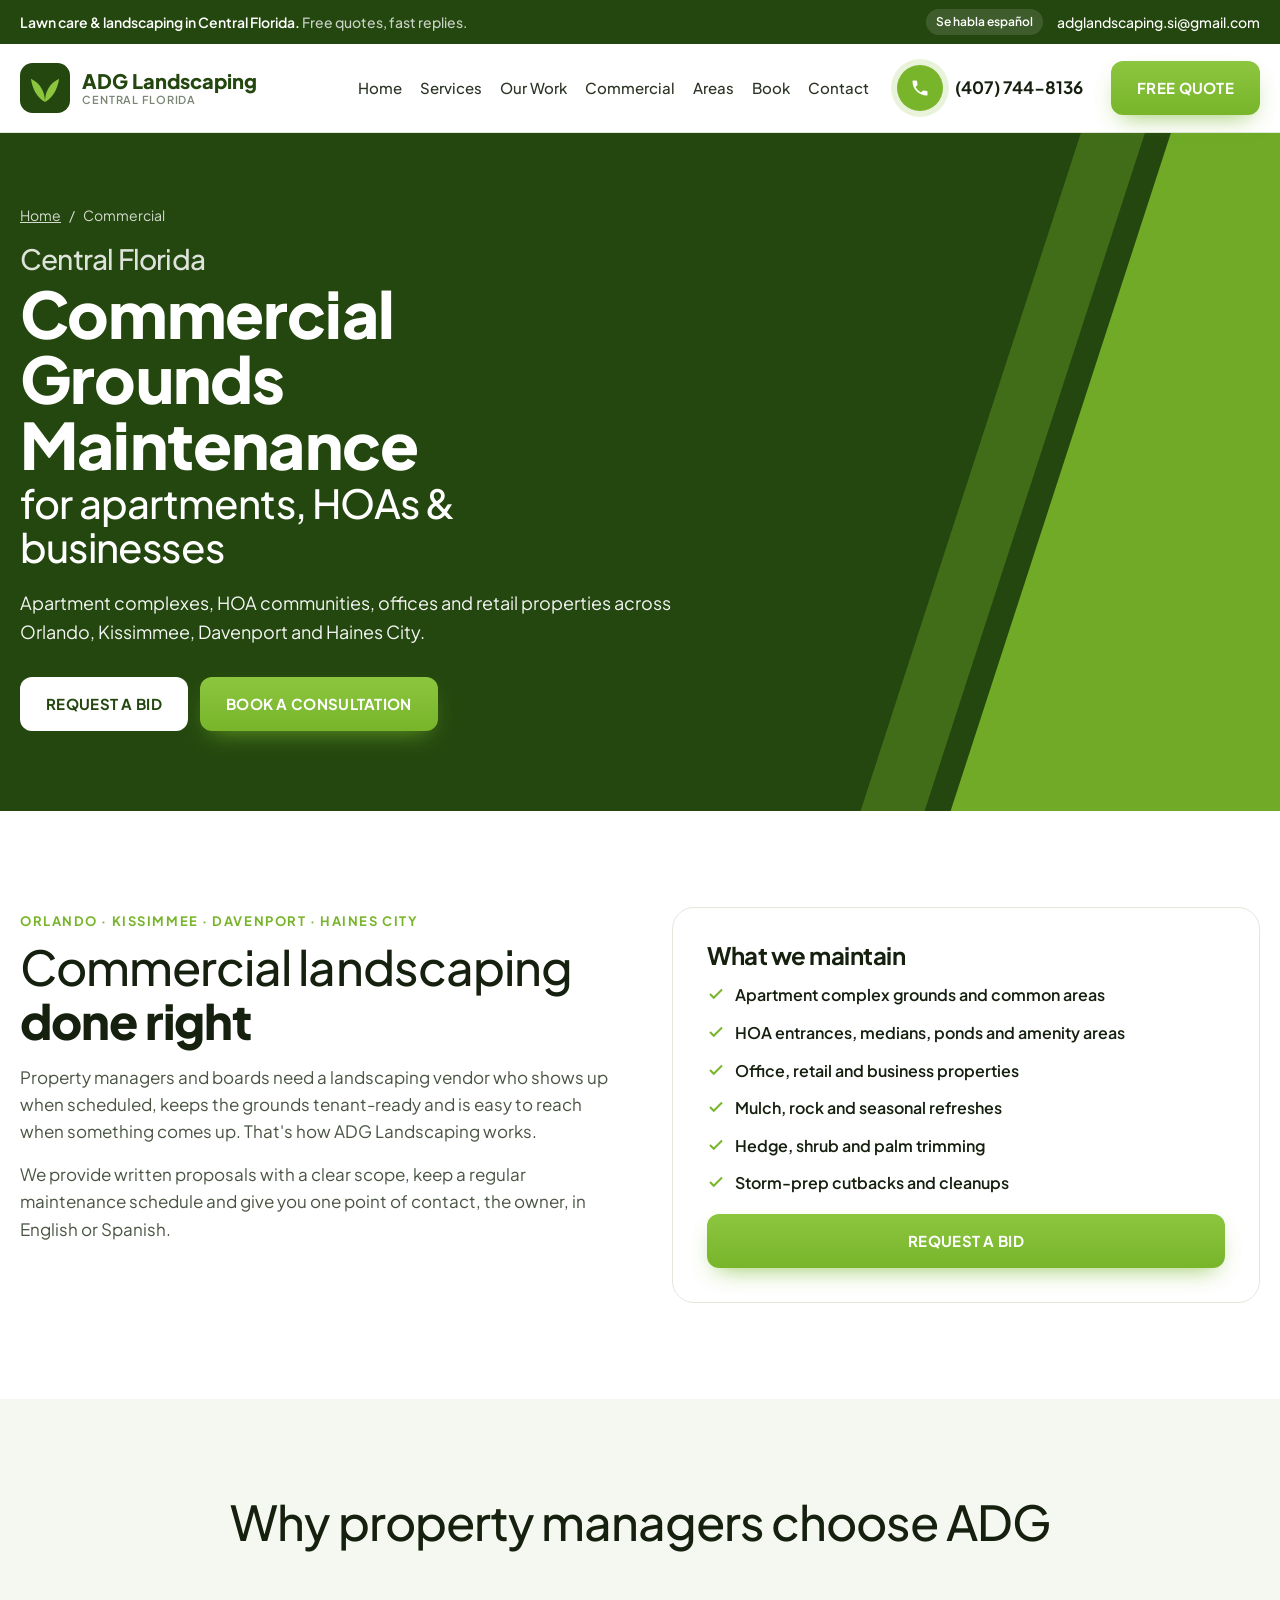
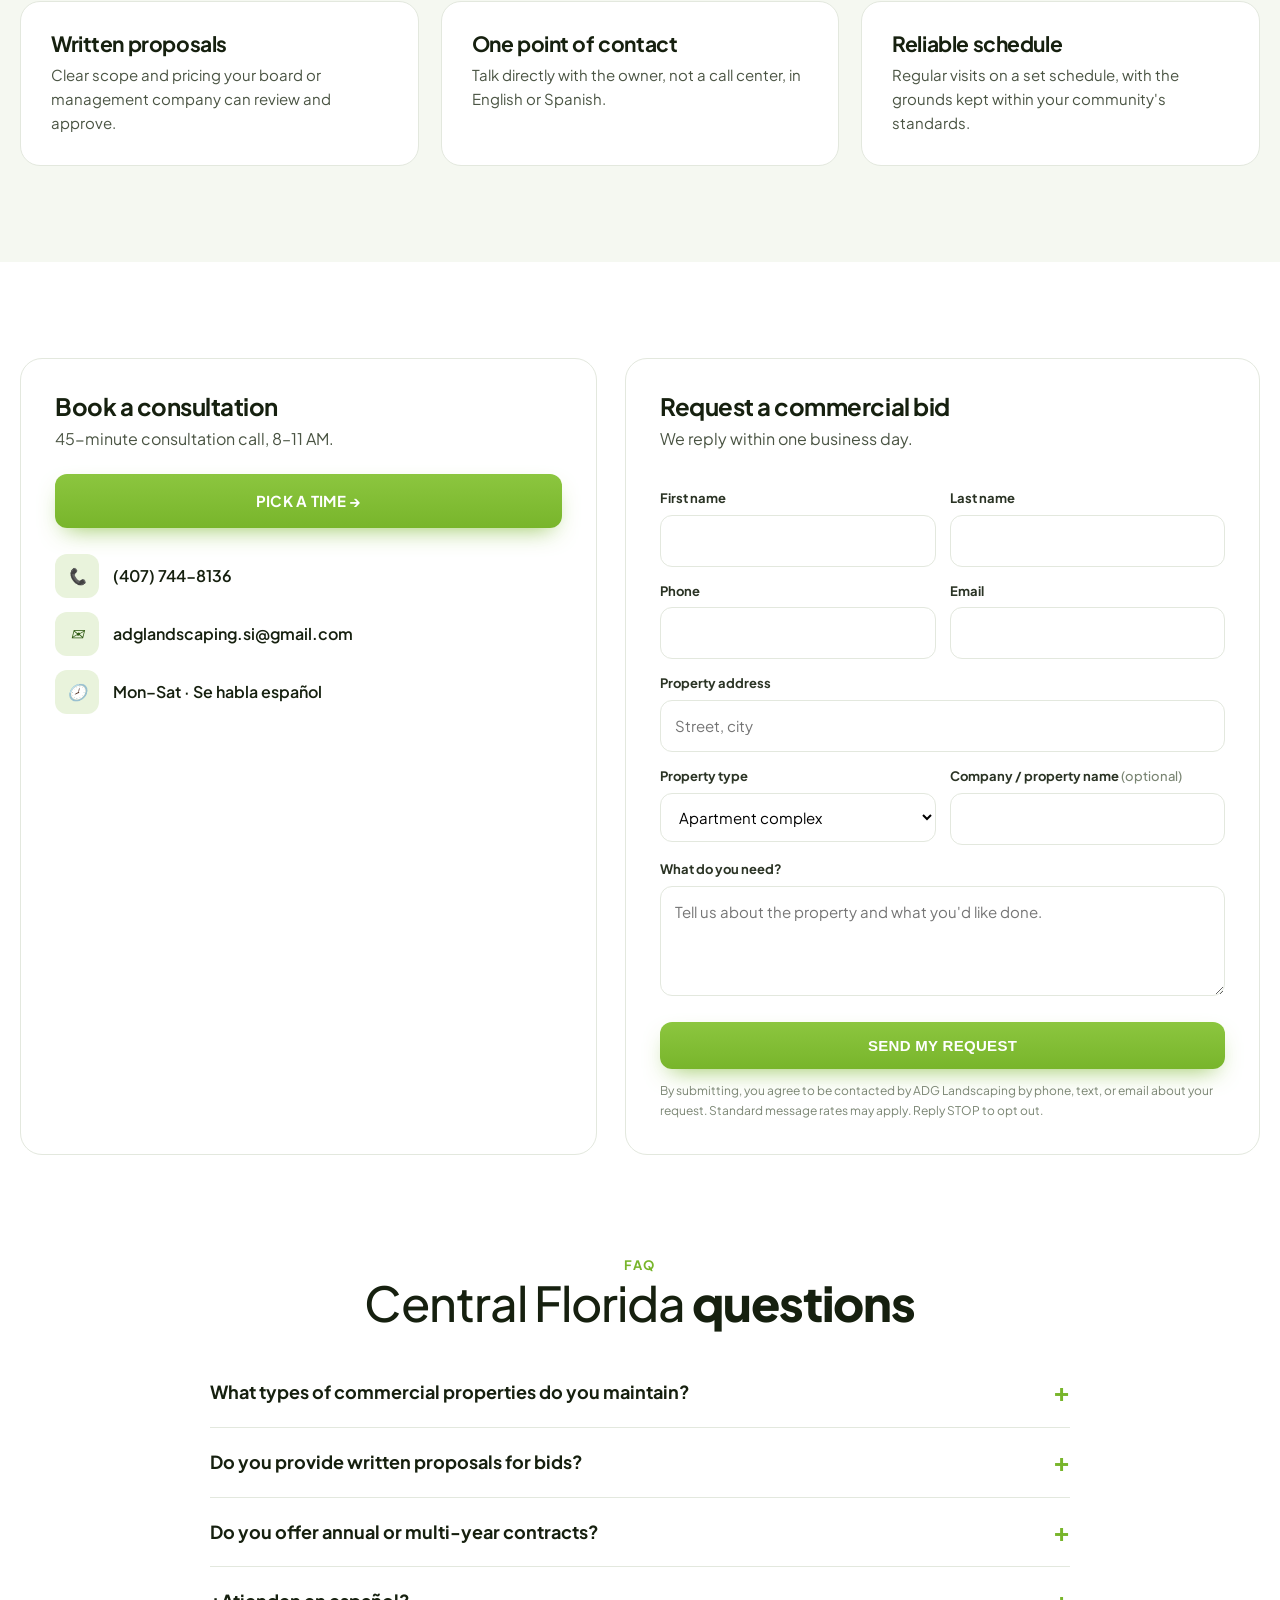
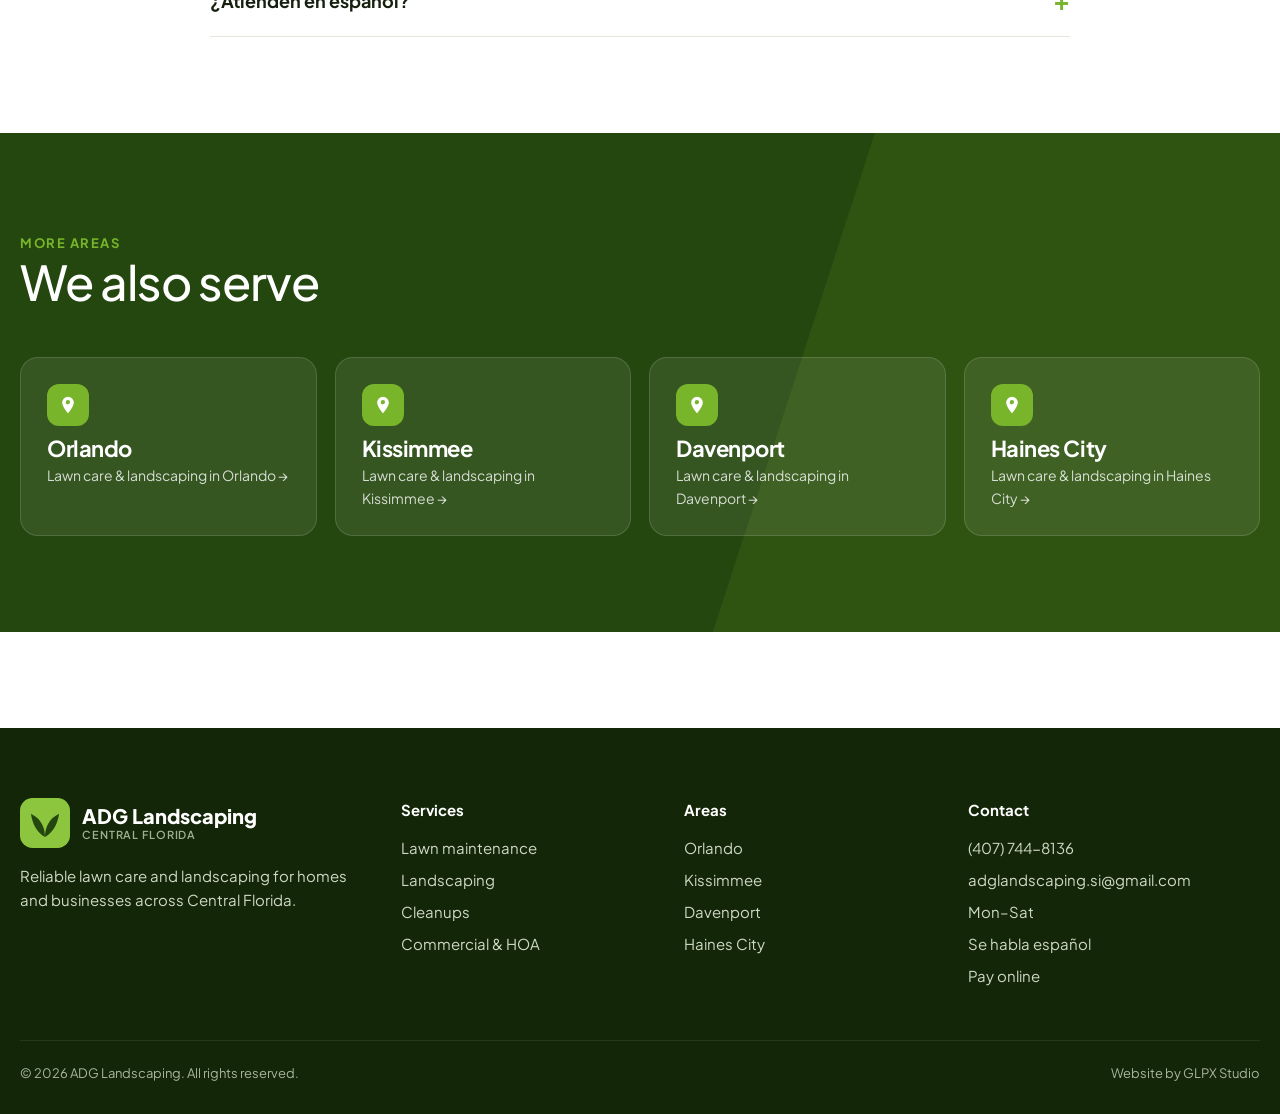
==== commit 7afd7e52: "Switch site visits to consultation calls (home 15 min, 8-11 AM) Co-Authored-By: Claude Opus 5.5 <nor" ====
--- a/commercial-landscaping/index.html
+++ b/commercial-landscaping/index.html
@@ -85,7 +85,7 @@
   <div class="wrap two" style="margin-top:0">
     <div class="panel" id="book">
       <h3>Book a consultation</h3>
-      <p class="sub">45-minute consultation, weekdays 8am–5pm.</p>
+      <p class="sub">45-minute consultation call, 8–11 AM.</p>
       <a class="btn btn-lime" style="width:100%" href="https://api.leadconnectorhq.com/widget/booking/mFxWUsD9LI5l9yRflmoO" target="_blank" rel="noopener">Pick a time →</a>
       <div class="contact-list">
         <a href="tel:+14077448136"><i>📞</i>(407) 744-8136</a>
